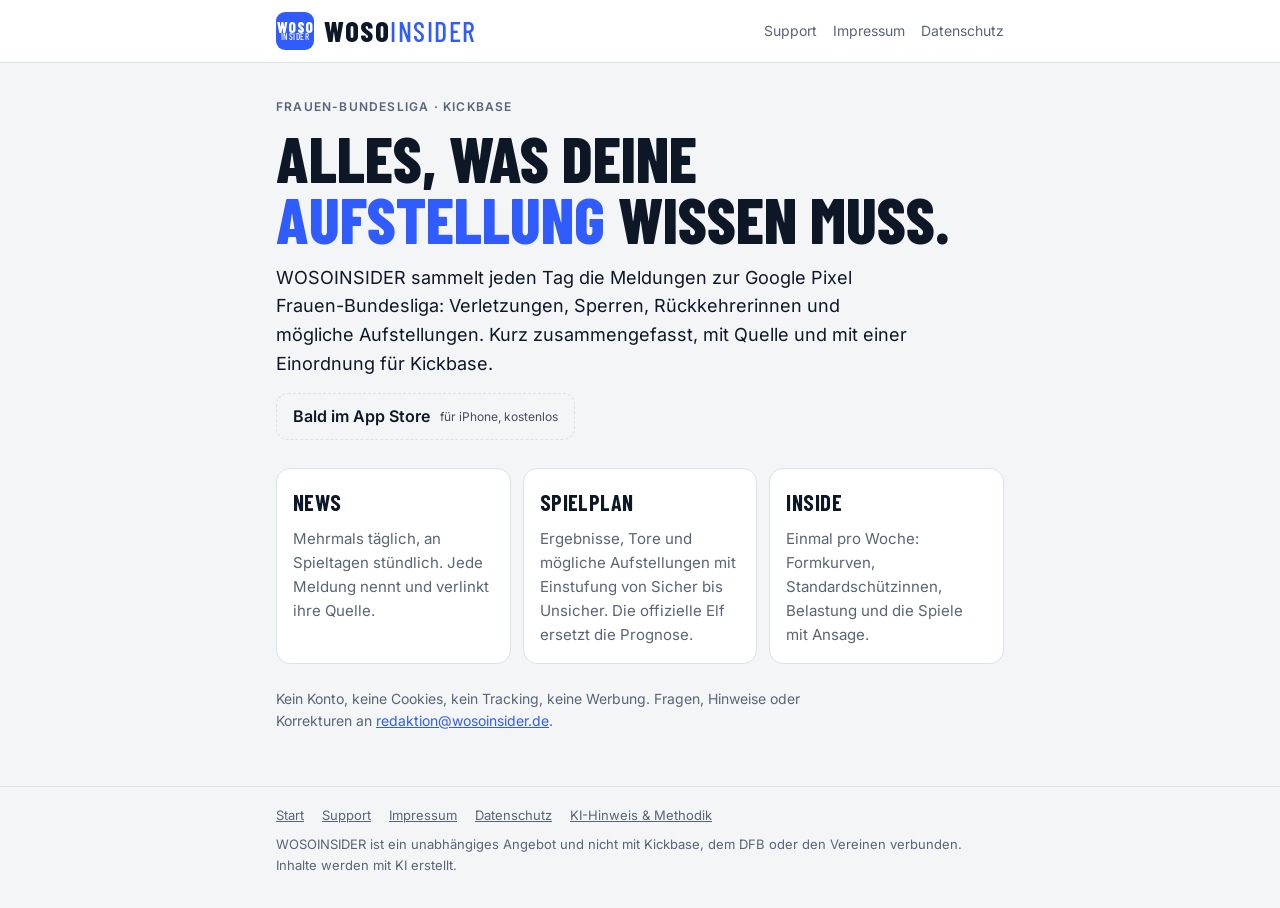
==== index.html @ 34cc659d "Webseite wosoinsider.de: Start, Support, Impressum, Datenschutz, KI-Hinweis Co-Authored-By: Claude O" ====
<!doctype html>
<html lang="de">
<head>
<meta charset="utf-8">
<meta name="viewport" content="width=device-width,initial-scale=1">
<title>WOSOINSIDER</title>
<meta name="description" content="News, mögliche Aufstellungen und Analysen zur Frauen-Bundesliga für Kickbase.">
<link rel="icon" href="/favicon.svg" type="image/svg+xml">
<link rel="apple-touch-icon" href="/apple-touch-icon.png">
<style>
@font-face{font-family:'Barlow Condensed';font-weight:500;font-display:swap;src:url(/fonts/barlow-condensed-500-latin-ext.woff2) format('woff2');unicode-range:U+0100-02BA,U+02BD-02C5,U+02C7-02CC,U+02CE-02D7,U+02DD-02FF,U+0304,U+0308,U+0329,U+1D00-1DBF,U+1E00-1E9F,U+1EF2-1EFF,U+2020,U+20A0-20AB,U+20AD-20C4,U+2113,U+2C60-2C7F,U+A720-A7FF}
@font-face{font-family:'Barlow Condensed';font-weight:500;font-display:swap;src:url(/fonts/barlow-condensed-500-latin.woff2) format('woff2');unicode-range:U+0000-00FF,U+0131,U+0152-0153,U+02BB-02BC,U+02C6,U+02DA,U+02DC,U+0304,U+0308,U+0329,U+2000-206F,U+20AC,U+2122,U+2191,U+2193,U+2212,U+2215,U+FEFF,U+FFFD}
@font-face{font-family:'Barlow Condensed';font-weight:700;font-display:swap;src:url(/fonts/barlow-condensed-latin-ext-2.woff2) format('woff2');unicode-range:U+0100-02BA,U+02BD-02C5,U+02C7-02CC,U+02CE-02D7,U+02DD-02FF,U+0304,U+0308,U+0329,U+1D00-1DBF,U+1E00-1E9F,U+1EF2-1EFF,U+2020,U+20A0-20AB,U+20AD-20C4,U+2113,U+2C60-2C7F,U+A720-A7FF}
@font-face{font-family:'Barlow Condensed';font-weight:700;font-display:swap;src:url(/fonts/barlow-condensed-latin-3.woff2) format('woff2');unicode-range:U+0000-00FF,U+0131,U+0152-0153,U+02BB-02BC,U+02C6,U+02DA,U+02DC,U+0304,U+0308,U+0329,U+2000-206F,U+20AC,U+2122,U+2191,U+2193,U+2212,U+2215,U+FEFF,U+FFFD}
@font-face{font-family:'Barlow Condensed';font-weight:800;font-display:swap;src:url(/fonts/barlow-condensed-latin-ext-4.woff2) format('woff2');unicode-range:U+0100-02BA,U+02BD-02C5,U+02C7-02CC,U+02CE-02D7,U+02DD-02FF,U+0304,U+0308,U+0329,U+1D00-1DBF,U+1E00-1E9F,U+1EF2-1EFF,U+2020,U+20A0-20AB,U+20AD-20C4,U+2113,U+2C60-2C7F,U+A720-A7FF}
@font-face{font-family:'Barlow Condensed';font-weight:800;font-display:swap;src:url(/fonts/barlow-condensed-latin-5.woff2) format('woff2');unicode-range:U+0000-00FF,U+0131,U+0152-0153,U+02BB-02BC,U+02C6,U+02DA,U+02DC,U+0304,U+0308,U+0329,U+2000-206F,U+20AC,U+2122,U+2191,U+2193,U+2212,U+2215,U+FEFF,U+FFFD}
@font-face{font-family:'Inter';font-weight:400 700;font-display:swap;src:url(/fonts/inter-latin-ext.woff2) format('woff2');unicode-range:U+0100-02BA,U+02BD-02C5,U+02C7-02CC,U+02CE-02D7,U+02DD-02FF,U+0304,U+0308,U+0329,U+1D00-1DBF,U+1E00-1E9F,U+1EF2-1EFF,U+2020,U+20A0-20AB,U+20AD-20C4,U+2113,U+2C60-2C7F,U+A720-A7FF}
@font-face{font-family:'Inter';font-weight:400 700;font-display:swap;src:url(/fonts/inter-latin.woff2) format('woff2');unicode-range:U+0000-00FF,U+0131,U+0152-0153,U+02BB-02BC,U+02C6,U+02DA,U+02DC,U+0304,U+0308,U+0329,U+2000-206F,U+20AC,U+2122,U+2191,U+2193,U+2212,U+2215,U+FEFF,U+FFFD}
:root{--bg:#F4F5F7;--card:#fff;--ink:#0E1726;--muted:#596476;--line:#DCE1EA;--soft:#EEF1F6;--accent:#2F5BFF;--brand:#2F5BFF;
--d:"Barlow Condensed","Arial Narrow",Arial,sans-serif;--b:"Inter",system-ui,-apple-system,"Segoe UI",sans-serif;color-scheme:light}
@media (prefers-color-scheme:dark){:root{--bg:#0E1726;--card:#16223A;--ink:#F4F5F7;--muted:#A9B4C6;--line:#2A3954;--soft:#1C2A45;--accent:#6E9BFF;color-scheme:dark}}
*{box-sizing:border-box}
body{margin:0;background:var(--bg);color:var(--ink);font:16px/1.6 var(--b)}
a{color:var(--accent)}
.wrap{max-width:760px;margin:0 auto;padding:0 16px}
header{background:var(--card);border-bottom:1px solid var(--line)}
header .wrap{display:flex;align-items:center;justify-content:space-between;gap:12px;padding-block:12px;flex-wrap:wrap}
.brand{display:flex;align-items:center;gap:10px;text-decoration:none;color:var(--ink);font-family:var(--d);text-transform:uppercase;line-height:.82}
.tile{width:38px;height:38px;border-radius:9px;background:var(--brand);color:#fff;display:flex;flex-direction:column;align-items:center;justify-content:center;flex:none}
.tile b{font-weight:800;font-size:15px;letter-spacing:.5px}.tile i{font-style:normal;font-weight:500;font-size:9px;letter-spacing:.5px}
.word{font-size:28px;letter-spacing:1.5px}.word b{font-weight:800}.word i{font-style:normal;font-weight:500;color:var(--accent)}
nav.top{display:flex;gap:16px;font-size:14px}nav.top a{color:var(--muted);text-decoration:none}nav.top a:hover,nav.top a[aria-current]{color:var(--ink)}
main.wrap{padding-block:28px 40px}
.hero{display:grid;gap:14px;padding:8px 0 20px}
.kicker{font:600 12px var(--b);letter-spacing:.1em;text-transform:uppercase;color:var(--muted)}
.hero h1{font-family:var(--d);font-weight:800;font-size:clamp(40px,9vw,64px);line-height:.95;margin:0;text-transform:uppercase;text-wrap:balance}
.hero h1 span{color:var(--accent)}
.lead{font-size:18px;max-width:58ch;margin:0}
.store{display:inline-flex;align-items:center;gap:10px;justify-self:start;background:var(--ink);color:var(--bg);border-radius:12px;padding:10px 16px;text-decoration:none;font-weight:600}
.store small{display:block;font-weight:400;font-size:12px;opacity:.75}
.store.soon{background:transparent;color:var(--ink);border:1.5px dashed var(--line)}
.feat{display:grid;gap:12px;margin:8px 0 24px}
@media (min-width:640px){.feat{grid-template-columns:repeat(3,1fr)}}
.card{background:var(--card);border:1px solid var(--line);border-radius:14px;padding:16px;display:grid;gap:6px;align-content:start}
.card h2{font-family:var(--d);font-weight:700;font-size:22px;text-transform:uppercase;letter-spacing:.02em;margin:0}
.card p{margin:0;font-size:15px;color:var(--muted)}
.note{font-size:14px;color:var(--muted);max-width:65ch}
.doc{background:var(--card);border:1px solid var(--line);border-radius:14px;padding:20px;display:grid;gap:14px}
.doc h1{font-family:var(--d);font-weight:800;font-size:40px;line-height:1;margin:0;text-transform:uppercase}
.doc h2{font-family:var(--d);font-weight:700;font-size:20px;letter-spacing:.02em;text-transform:uppercase;margin:8px 0 -6px}
.doc p,.doc ul{margin:0;max-width:68ch}.doc ul{padding-left:20px;display:grid;gap:4px}
.doc address{font-style:normal}
.mailbox{display:flex;flex-wrap:wrap;align-items:center;gap:10px 16px;background:var(--soft);border-radius:12px;padding:14px 16px}
.mailbox a{font-weight:600;font-size:18px;overflow-wrap:anywhere}
details{border-top:1px solid var(--line);padding:10px 0}details:last-of-type{border-bottom:1px solid var(--line)}
summary{cursor:pointer;font-weight:600}details p{margin:8px 0 0}
footer{border-top:1px solid var(--line);color:var(--muted);font-size:13px}
footer .wrap{display:grid;gap:8px;padding-block:18px 32px}
footer nav{display:flex;flex-wrap:wrap;gap:4px 18px}footer nav a{color:var(--muted)}
:focus-visible{outline:2px solid var(--accent);outline-offset:2px}
</style>
</head>
<body>
<header><div class="wrap"><a class="brand" href="/" aria-label="WOSOINSIDER Startseite"><span class="tile" aria-hidden="true"><b>WOSO</b><i>INSIDER</i></span><span class="word" aria-hidden="true"><b>WOSO</b><i>INSIDER</i></span></a><nav class="top" aria-label="Hauptmenü"><a href="/support/">Support</a><a href="/impressum/">Impressum</a><a href="/datenschutz/">Datenschutz</a></nav></div></header>
<main class="wrap">
<section class="hero">
  <span class="kicker">Frauen-Bundesliga · Kickbase</span>
  <h1>Alles, was deine <span>Aufstellung</span> wissen muss.</h1>
  <p class="lead">WOSOINSIDER sammelt jeden Tag die Meldungen zur Google Pixel Frauen-Bundesliga: Verletzungen, Sperren, Rückkehrerinnen und mögliche Aufstellungen. Kurz zusammengefasst, mit Quelle und mit einer Einordnung für Kickbase.</p>
  <span class="store soon" aria-label="Die iOS-App erscheint bald im App Store">Bald im App Store<small>für iPhone, kostenlos</small></span>
</section>
<section class="feat" aria-label="Was die App bietet">
  <div class="card"><h2>News</h2><p>Mehrmals täglich, an Spieltagen stündlich. Jede Meldung nennt und verlinkt ihre Quelle.</p></div>
  <div class="card"><h2>Spielplan</h2><p>Ergebnisse, Tore und mögliche Aufstellungen mit Einstufung von Sicher bis Unsicher. Die offizielle Elf ersetzt die Prognose.</p></div>
  <div class="card"><h2>Inside</h2><p>Einmal pro Woche: Formkurven, Standardschützinnen, Belastung und die Spiele mit Ansage.</p></div>
</section>
<p class="note">Kein Konto, keine Cookies, kein Tracking, keine Werbung. Fragen, Hinweise oder Korrekturen an <a href="mailto:redaktion@wosoinsider.de">redaktion@wosoinsider.de</a>.</p>
</main>
<footer><div class="wrap"><nav aria-label="Rechtliches"><a href="/">Start</a><a href="/support/">Support</a><a href="/impressum/">Impressum</a><a href="/datenschutz/">Datenschutz</a><a href="/ki-hinweis/">KI-Hinweis &amp; Methodik</a></nav>
<span>WOSOINSIDER ist ein unabhängiges Angebot und nicht mit Kickbase, dem DFB oder den Vereinen verbunden. Inhalte werden mit KI erstellt.</span></div></footer>
</body>
</html>
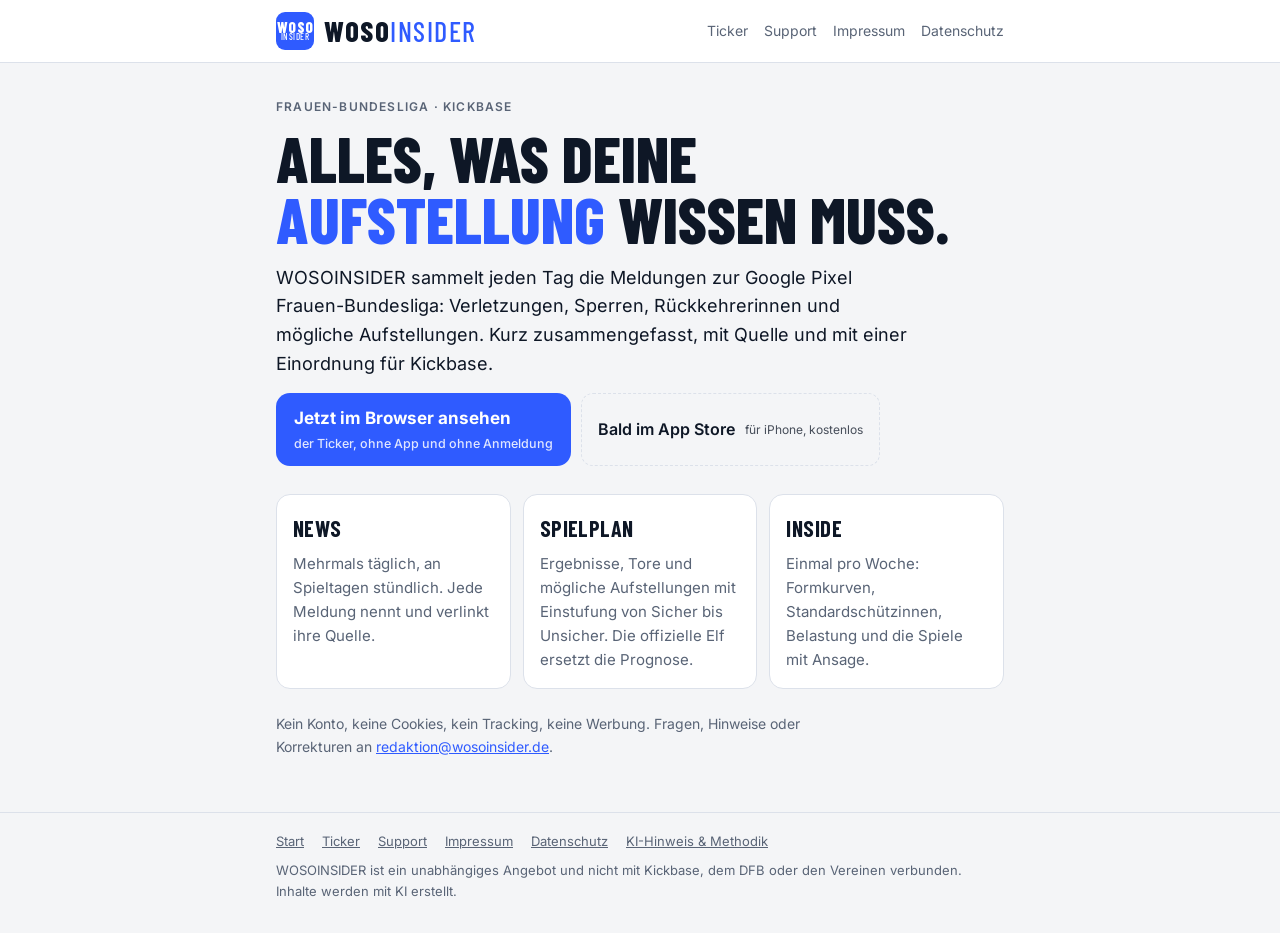
==== commit c855a1f2: "Startseite: Link zum Ticker; Ticker: Position im Hauptsystem, Logos zum Kader, Karten einheitlich Co" ====
--- a/index.html
+++ b/index.html
@@ -35,6 +35,9 @@
 .kicker{font:600 12px var(--b);letter-spacing:.1em;text-transform:uppercase;color:var(--muted)}
 .hero h1{font-family:var(--d);font-weight:800;font-size:clamp(40px,9vw,64px);line-height:.95;margin:0;text-transform:uppercase;text-wrap:balance}
 .hero h1 span{color:var(--accent)}
+.cta{display:flex;flex-wrap:wrap;gap:10px;align-items:stretch}
+.live{display:inline-grid;gap:2px;justify-self:start;background:var(--brand);color:#fff;text-decoration:none;font-weight:700;font-size:17px;padding:12px 18px;border-radius:14px}
+.live small{font-weight:500;font-size:12.5px;opacity:.85}.live:hover{filter:brightness(1.08)}
 .lead{font-size:18px;max-width:58ch;margin:0}
 .store{display:inline-flex;align-items:center;gap:10px;justify-self:start;background:var(--ink);color:var(--bg);border-radius:12px;padding:10px 16px;text-decoration:none;font-weight:600}
 .store small{display:block;font-weight:400;font-size:12px;opacity:.75}
@@ -59,15 +62,42 @@
 footer nav{display:flex;flex-wrap:wrap;gap:4px 18px}footer nav a{color:var(--muted)}
 :focus-visible{outline:2px solid var(--accent);outline-offset:2px}
 </style>
+<script>
+// Reichweitenmessung mit GoatCounter (ohne Cookies, ohne Skript von Dritten, ohne Gerätespeicher).
+// Sendet nur Pfad, Titel, Referrer und Kampagnen-Parameter (z. B. ?utm_source=instagram) als Zählpixel.
+// Zählt nur auf wosoinsider.de, nicht im Artifact, lokal oder in Vorschauen.
+(function () {
+  var GC = "https://wosoinsider.goatcounter.com/count";
+  if (!/(^|\.)wosoinsider\.de$/.test(location.hostname)) { window.wiZaehl = function () {}; return; }
+  // Eigene Aufrufe über ein Lesezeichen mit ?intern: werden getrennt unter intern/... gezählt.
+  var INTERN = /[?&]intern(=|&|$)/.test(location.search);
+  function z(p, t, ev) {
+    if (INTERN) { p = "intern/" + String(p).replace(/^\//, ""); t = "[intern] " + (t || ""); ev = true; }
+    var q = "p=" + encodeURIComponent(p);
+    if (t) q += "&t=" + encodeURIComponent(t);
+    if (ev) q += "&e=true";
+    else {
+      if (document.referrer) q += "&r=" + encodeURIComponent(document.referrer);
+      if (location.search) q += "&q=" + encodeURIComponent(location.search);
+    }
+    q += "&rnd=" + Math.random().toString(36).slice(2);
+    try { new Image().src = GC + "?" + q; } catch (e) {}
+  }
+  window.wiZaehl = z;
+  function seite() { z(location.pathname, document.title, false); }
+  document.readyState === "loading" ? document.addEventListener("DOMContentLoaded", seite) : seite();
+})();
+</script>
 </head>
 <body>
-<header><div class="wrap"><a class="brand" href="/" aria-label="WOSOINSIDER Startseite"><span class="tile" aria-hidden="true"><b>WOSO</b><i>INSIDER</i></span><span class="word" aria-hidden="true"><b>WOSO</b><i>INSIDER</i></span></a><nav class="top" aria-label="Hauptmenü"><a href="/support/">Support</a><a href="/impressum/">Impressum</a><a href="/datenschutz/">Datenschutz</a></nav></div></header>
+<header><div class="wrap"><a class="brand" href="/" aria-label="WOSOINSIDER Startseite"><span class="tile" aria-hidden="true"><b>WOSO</b><i>INSIDER</i></span><span class="word" aria-hidden="true"><b>WOSO</b><i>INSIDER</i></span></a><nav class="top" aria-label="Hauptmenü"><a href="/ticker/">Ticker</a><a href="/support/">Support</a><a href="/impressum/">Impressum</a><a href="/datenschutz/">Datenschutz</a></nav></div></header>
 <main class="wrap">
 <section class="hero">
   <span class="kicker">Frauen-Bundesliga · Kickbase</span>
   <h1>Alles, was deine <span>Aufstellung</span> wissen muss.</h1>
   <p class="lead">WOSOINSIDER sammelt jeden Tag die Meldungen zur Google Pixel Frauen-Bundesliga: Verletzungen, Sperren, Rückkehrerinnen und mögliche Aufstellungen. Kurz zusammengefasst, mit Quelle und mit einer Einordnung für Kickbase.</p>
-  <span class="store soon" aria-label="Die iOS-App erscheint bald im App Store">Bald im App Store<small>für iPhone, kostenlos</small></span>
+  <div class="cta"><a class="live" href="/ticker/">Jetzt im Browser ansehen<small>der Ticker, ohne App und ohne Anmeldung</small></a>
+  <span class="store soon" aria-label="Die iOS-App erscheint bald im App Store">Bald im App Store<small>für iPhone, kostenlos</small></span></div>
 </section>
 <section class="feat" aria-label="Was die App bietet">
   <div class="card"><h2>News</h2><p>Mehrmals täglich, an Spieltagen stündlich. Jede Meldung nennt und verlinkt ihre Quelle.</p></div>
@@ -76,7 +106,7 @@
 </section>
 <p class="note">Kein Konto, keine Cookies, kein Tracking, keine Werbung. Fragen, Hinweise oder Korrekturen an <a href="mailto:redaktion@wosoinsider.de">redaktion@wosoinsider.de</a>.</p>
 </main>
-<footer><div class="wrap"><nav aria-label="Rechtliches"><a href="/">Start</a><a href="/support/">Support</a><a href="/impressum/">Impressum</a><a href="/datenschutz/">Datenschutz</a><a href="/ki-hinweis/">KI-Hinweis &amp; Methodik</a></nav>
+<footer><div class="wrap"><nav aria-label="Rechtliches"><a href="/">Start</a><a href="/ticker/">Ticker</a><a href="/support/">Support</a><a href="/impressum/">Impressum</a><a href="/datenschutz/">Datenschutz</a><a href="/ki-hinweis/">KI-Hinweis &amp; Methodik</a></nav>
 <span>WOSOINSIDER ist ein unabhängiges Angebot und nicht mit Kickbase, dem DFB oder den Vereinen verbunden. Inhalte werden mit KI erstellt.</span></div></footer>
 </body>
 </html>
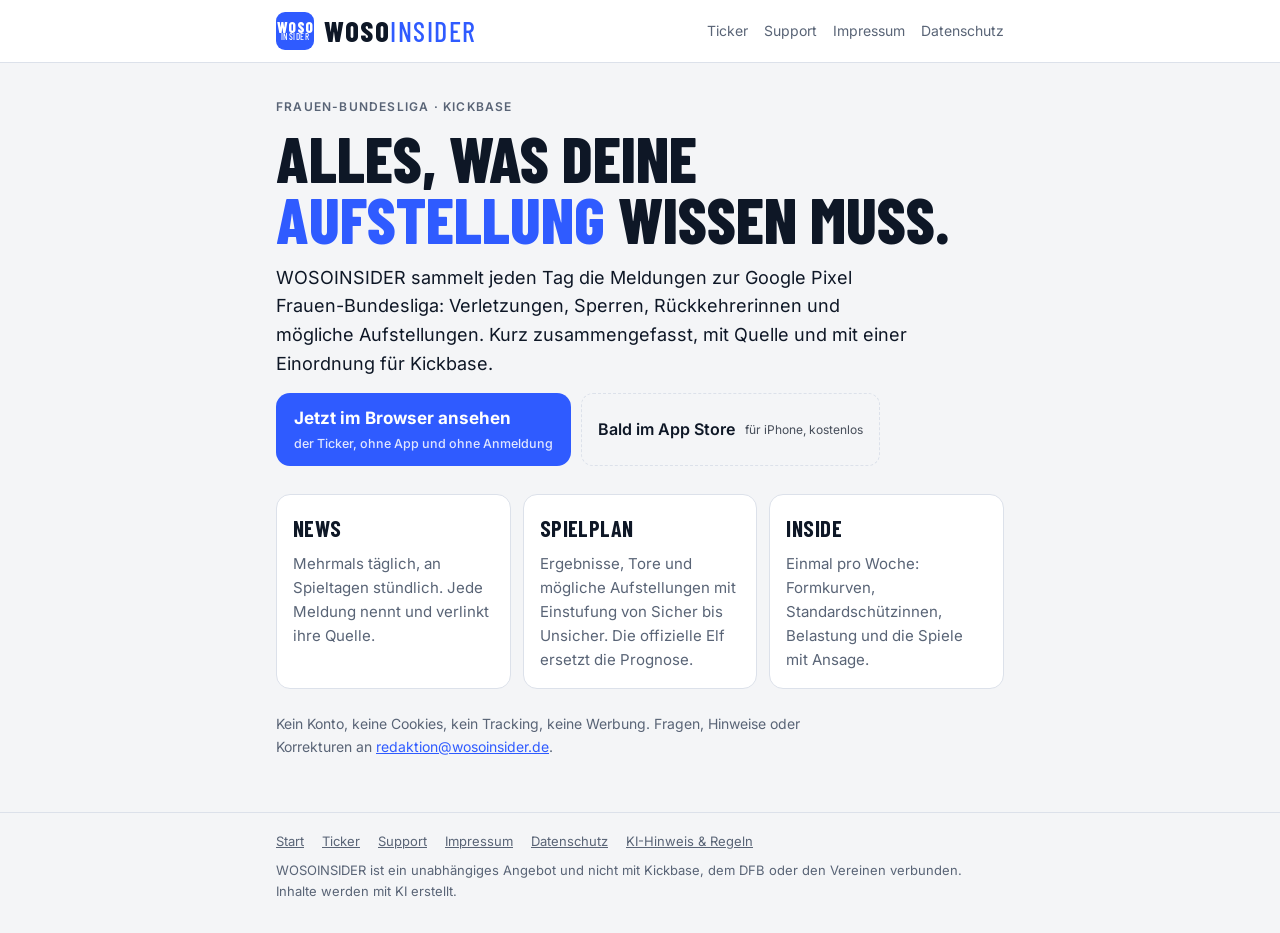
==== commit 4da4d89c: "Bildnachweise laden, Status-Verlauf beschriftet, einheitlich KI-Hinweis & Regeln, lesbare Vereinsnam" ====
--- a/index.html
+++ b/index.html
@@ -7,6 +7,17 @@
 <meta name="description" content="News, mögliche Aufstellungen und Analysen zur Frauen-Bundesliga für Kickbase.">
 <link rel="icon" href="/favicon.svg" type="image/svg+xml">
 <link rel="apple-touch-icon" href="/apple-touch-icon.png">
+<meta property="og:type" content="website">
+<meta property="og:site_name" content="WOSOINSIDER">
+<meta property="og:title" content="WOSOINSIDER">
+<meta property="og:description" content="News, mögliche Aufstellungen und Analysen zur Frauen-Bundesliga für Kickbase.">
+<meta property="og:url" content="https://wosoinsider.de/">
+<meta property="og:image" content="https://wosoinsider.de/og.png">
+<meta property="og:image:width" content="1200">
+<meta property="og:image:height" content="630">
+<meta property="og:image:alt" content="WOSOINSIDER: Alles, was deine Aufstellung wissen muss.">
+<meta name="twitter:card" content="summary_large_image">
+<meta name="twitter:image" content="https://wosoinsider.de/og.png">
 <style>
 @font-face{font-family:'Barlow Condensed';font-weight:500;font-display:swap;src:url(/fonts/barlow-condensed-500-latin-ext.woff2) format('woff2');unicode-range:U+0100-02BA,U+02BD-02C5,U+02C7-02CC,U+02CE-02D7,U+02DD-02FF,U+0304,U+0308,U+0329,U+1D00-1DBF,U+1E00-1E9F,U+1EF2-1EFF,U+2020,U+20A0-20AB,U+20AD-20C4,U+2113,U+2C60-2C7F,U+A720-A7FF}
 @font-face{font-family:'Barlow Condensed';font-weight:500;font-display:swap;src:url(/fonts/barlow-condensed-500-latin.woff2) format('woff2');unicode-range:U+0000-00FF,U+0131,U+0152-0153,U+02BB-02BC,U+02C6,U+02DA,U+02DC,U+0304,U+0308,U+0329,U+2000-206F,U+20AC,U+2122,U+2191,U+2193,U+2212,U+2215,U+FEFF,U+FFFD}
@@ -106,7 +117,7 @@
 </section>
 <p class="note">Kein Konto, keine Cookies, kein Tracking, keine Werbung. Fragen, Hinweise oder Korrekturen an <a href="mailto:redaktion@wosoinsider.de">redaktion@wosoinsider.de</a>.</p>
 </main>
-<footer><div class="wrap"><nav aria-label="Rechtliches"><a href="/">Start</a><a href="/ticker/">Ticker</a><a href="/support/">Support</a><a href="/impressum/">Impressum</a><a href="/datenschutz/">Datenschutz</a><a href="/ki-hinweis/">KI-Hinweis &amp; Methodik</a></nav>
+<footer><div class="wrap"><nav aria-label="Rechtliches"><a href="/">Start</a><a href="/ticker/">Ticker</a><a href="/support/">Support</a><a href="/impressum/">Impressum</a><a href="/datenschutz/">Datenschutz</a><a href="/ki-hinweis/">KI-Hinweis &amp; Regeln</a></nav>
 <span>WOSOINSIDER ist ein unabhängiges Angebot und nicht mit Kickbase, dem DFB oder den Vereinen verbunden. Inhalte werden mit KI erstellt.</span></div></footer>
 </body>
 </html>
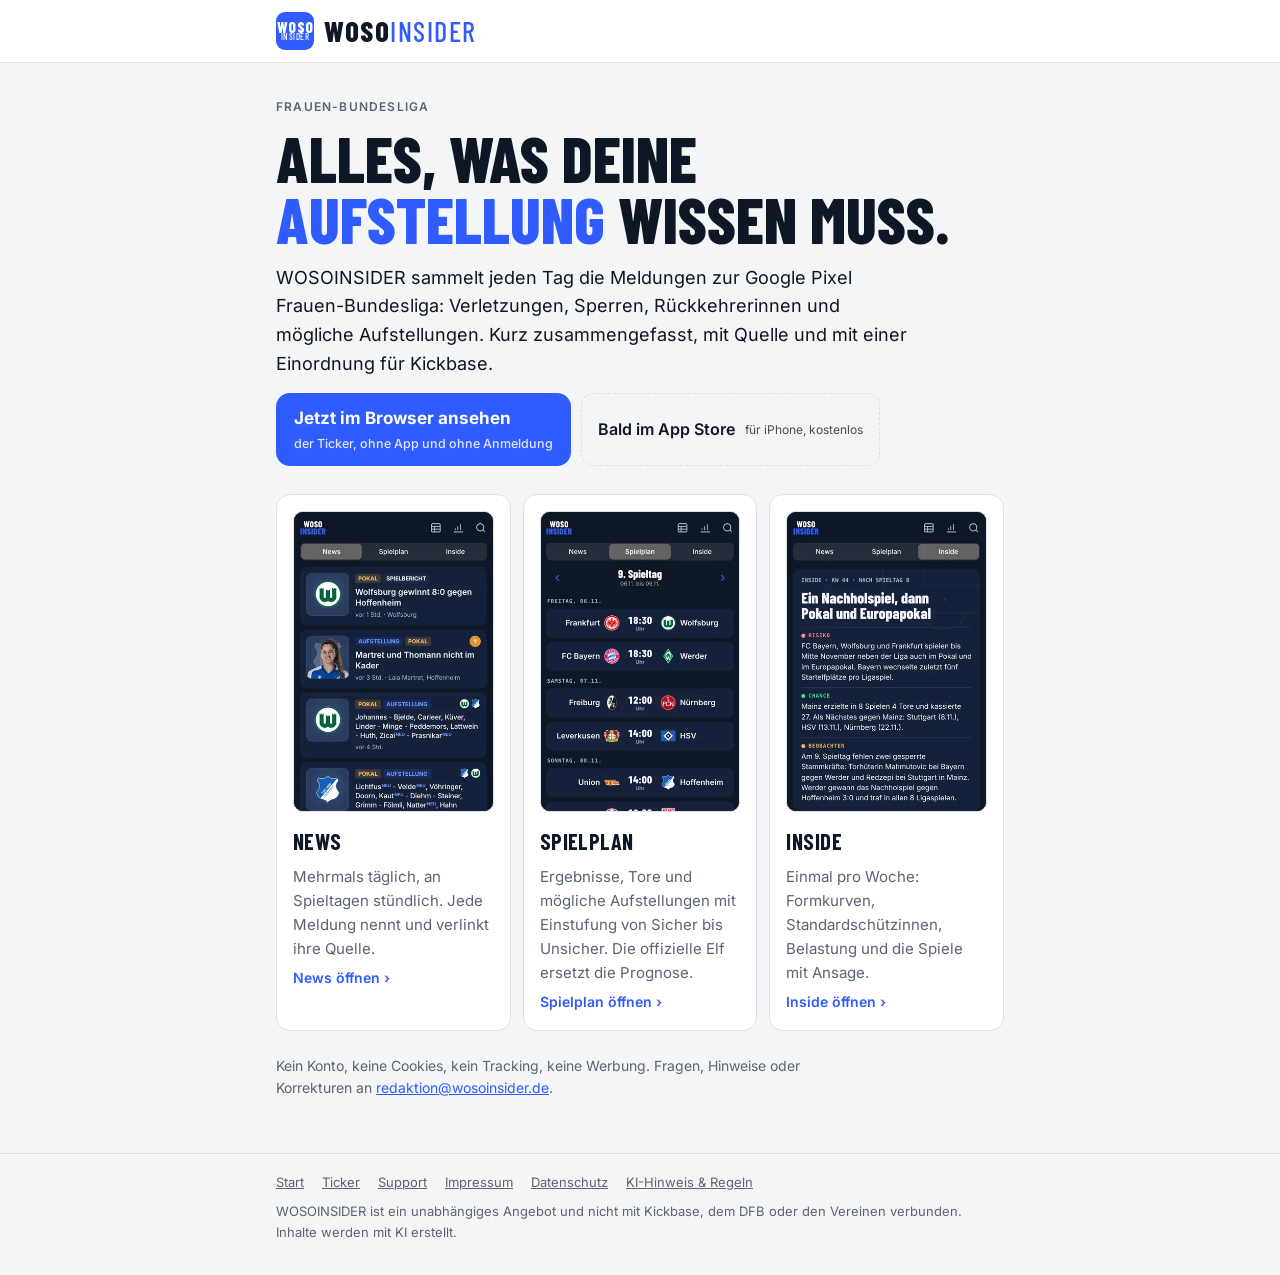
==== commit 7e4b6fe6: "Startseite: Kopfzeile nur Logo, Kicker ohne Kickbase, Karten verlinkt mit Screenshots Menü (Ticker, " ====
--- a/index.html
+++ b/index.html
@@ -5,8 +5,6 @@
 <meta name="viewport" content="width=device-width,initial-scale=1">
 <title>WOSOINSIDER</title>
 <meta name="description" content="News, mögliche Aufstellungen und Analysen zur Frauen-Bundesliga für Kickbase.">
-<link rel="icon" href="/favicon.svg" type="image/svg+xml">
-<link rel="apple-touch-icon" href="/apple-touch-icon.png">
 <meta property="og:type" content="website">
 <meta property="og:site_name" content="WOSOINSIDER">
 <meta property="og:title" content="WOSOINSIDER">
@@ -18,6 +16,8 @@
 <meta property="og:image:alt" content="WOSOINSIDER: Alles, was deine Aufstellung wissen muss.">
 <meta name="twitter:card" content="summary_large_image">
 <meta name="twitter:image" content="https://wosoinsider.de/og.png">
+<link rel="icon" href="/favicon.svg" type="image/svg+xml">
+<link rel="apple-touch-icon" href="/apple-touch-icon.png">
 <style>
 @font-face{font-family:'Barlow Condensed';font-weight:500;font-display:swap;src:url(/fonts/barlow-condensed-500-latin-ext.woff2) format('woff2');unicode-range:U+0100-02BA,U+02BD-02C5,U+02C7-02CC,U+02CE-02D7,U+02DD-02FF,U+0304,U+0308,U+0329,U+1D00-1DBF,U+1E00-1E9F,U+1EF2-1EFF,U+2020,U+20A0-20AB,U+20AD-20C4,U+2113,U+2C60-2C7F,U+A720-A7FF}
 @font-face{font-family:'Barlow Condensed';font-weight:500;font-display:swap;src:url(/fonts/barlow-condensed-500-latin.woff2) format('woff2');unicode-range:U+0000-00FF,U+0131,U+0152-0153,U+02BB-02BC,U+02C6,U+02DA,U+02DC,U+0304,U+0308,U+0329,U+2000-206F,U+20AC,U+2122,U+2191,U+2193,U+2212,U+2215,U+FEFF,U+FFFD}
@@ -40,21 +40,26 @@
 .tile{width:38px;height:38px;border-radius:9px;background:var(--brand);color:#fff;display:flex;flex-direction:column;align-items:center;justify-content:center;flex:none}
 .tile b{font-weight:800;font-size:15px;letter-spacing:.5px}.tile i{font-style:normal;font-weight:500;font-size:9px;letter-spacing:.5px}
 .word{font-size:28px;letter-spacing:1.5px}.word b{font-weight:800}.word i{font-style:normal;font-weight:500;color:var(--accent)}
-nav.top{display:flex;gap:16px;font-size:14px}nav.top a{color:var(--muted);text-decoration:none}nav.top a:hover,nav.top a[aria-current]{color:var(--ink)}
 main.wrap{padding-block:28px 40px}
 .hero{display:grid;gap:14px;padding:8px 0 20px}
 .kicker{font:600 12px var(--b);letter-spacing:.1em;text-transform:uppercase;color:var(--muted)}
 .hero h1{font-family:var(--d);font-weight:800;font-size:clamp(40px,9vw,64px);line-height:.95;margin:0;text-transform:uppercase;text-wrap:balance}
 .hero h1 span{color:var(--accent)}
-.cta{display:flex;flex-wrap:wrap;gap:10px;align-items:stretch}
-.live{display:inline-grid;gap:2px;justify-self:start;background:var(--brand);color:#fff;text-decoration:none;font-weight:700;font-size:17px;padding:12px 18px;border-radius:14px}
-.live small{font-weight:500;font-size:12.5px;opacity:.85}.live:hover{filter:brightness(1.08)}
 .lead{font-size:18px;max-width:58ch;margin:0}
 .store{display:inline-flex;align-items:center;gap:10px;justify-self:start;background:var(--ink);color:var(--bg);border-radius:12px;padding:10px 16px;text-decoration:none;font-weight:600}
 .store small{display:block;font-weight:400;font-size:12px;opacity:.75}
 .store.soon{background:transparent;color:var(--ink);border:1.5px dashed var(--line)}
+.cta{display:flex;flex-wrap:wrap;gap:10px;align-items:stretch}
+.live{display:inline-grid;gap:2px;justify-self:start;background:var(--brand);color:#fff;text-decoration:none;font-weight:700;font-size:17px;padding:12px 18px;border-radius:14px}
+.live small{font-weight:500;font-size:12.5px;opacity:.85}.live:hover{filter:brightness(1.08)}
 .feat{display:grid;gap:12px;margin:8px 0 24px}
 @media (min-width:640px){.feat{grid-template-columns:repeat(3,1fr)}}
+a.card{text-decoration:none;color:inherit;grid-template-columns:110px 1fr;column-gap:14px;align-items:center;transition:border-color .15s,transform .15s}
+a.card:hover{border-color:var(--accent);transform:translateY(-2px)}
+.shot{grid-row:span 3;width:110px;aspect-ratio:2/3;border-radius:10px;overflow:hidden;background:#0E1726;border:1px solid var(--line)}
+.shot img{display:block;width:100%;height:100%;object-fit:cover;object-position:top}
+.more{font-size:14px;font-weight:600;color:var(--accent)}
+@media (min-width:640px){a.card{grid-template-columns:1fr;align-items:start}.shot{grid-row:auto;width:100%;margin-bottom:6px}}
 .card{background:var(--card);border:1px solid var(--line);border-radius:14px;padding:16px;display:grid;gap:6px;align-content:start}
 .card h2{font-family:var(--d);font-weight:700;font-size:22px;text-transform:uppercase;letter-spacing:.02em;margin:0}
 .card p{margin:0;font-size:15px;color:var(--muted)}
@@ -101,19 +106,19 @@
 </script>
 </head>
 <body>
-<header><div class="wrap"><a class="brand" href="/" aria-label="WOSOINSIDER Startseite"><span class="tile" aria-hidden="true"><b>WOSO</b><i>INSIDER</i></span><span class="word" aria-hidden="true"><b>WOSO</b><i>INSIDER</i></span></a><nav class="top" aria-label="Hauptmenü"><a href="/ticker/">Ticker</a><a href="/support/">Support</a><a href="/impressum/">Impressum</a><a href="/datenschutz/">Datenschutz</a></nav></div></header>
+<header><div class="wrap"><a class="brand" href="/" aria-label="WOSOINSIDER Startseite"><span class="tile" aria-hidden="true"><b>WOSO</b><i>INSIDER</i></span><span class="word" aria-hidden="true"><b>WOSO</b><i>INSIDER</i></span></a></div></header>
 <main class="wrap">
 <section class="hero">
-  <span class="kicker">Frauen-Bundesliga · Kickbase</span>
+  <span class="kicker">Frauen-Bundesliga</span>
   <h1>Alles, was deine <span>Aufstellung</span> wissen muss.</h1>
   <p class="lead">WOSOINSIDER sammelt jeden Tag die Meldungen zur Google Pixel Frauen-Bundesliga: Verletzungen, Sperren, Rückkehrerinnen und mögliche Aufstellungen. Kurz zusammengefasst, mit Quelle und mit einer Einordnung für Kickbase.</p>
   <div class="cta"><a class="live" href="/ticker/">Jetzt im Browser ansehen<small>der Ticker, ohne App und ohne Anmeldung</small></a>
   <span class="store soon" aria-label="Die iOS-App erscheint bald im App Store">Bald im App Store<small>für iPhone, kostenlos</small></span></div>
 </section>
 <section class="feat" aria-label="Was die App bietet">
-  <div class="card"><h2>News</h2><p>Mehrmals täglich, an Spieltagen stündlich. Jede Meldung nennt und verlinkt ihre Quelle.</p></div>
-  <div class="card"><h2>Spielplan</h2><p>Ergebnisse, Tore und mögliche Aufstellungen mit Einstufung von Sicher bis Unsicher. Die offizielle Elf ersetzt die Prognose.</p></div>
-  <div class="card"><h2>Inside</h2><p>Einmal pro Woche: Formkurven, Standardschützinnen, Belastung und die Spiele mit Ansage.</p></div>
+  <a class="card" href="/ticker/"><span class="shot"><img src="/bilder/news.webp" width="390" height="585" loading="lazy" alt="Ansicht News im Ticker: Meldungen mit Spielerinnenfoto, Vereinswappen und Kategorien"></span><h2>News</h2><p>Mehrmals täglich, an Spieltagen stündlich. Jede Meldung nennt und verlinkt ihre Quelle.</p><span class="more">News öffnen ›</span></a>
+  <a class="card" href="/ticker/#spielplan"><span class="shot"><img src="/bilder/spielplan.webp" width="390" height="585" loading="lazy" alt="Ansicht Spielplan im Ticker: Partien des Spieltags mit Anstoßzeiten"></span><h2>Spielplan</h2><p>Ergebnisse, Tore und mögliche Aufstellungen mit Einstufung von Sicher bis Unsicher. Die offizielle Elf ersetzt die Prognose.</p><span class="more">Spielplan öffnen ›</span></a>
+  <a class="card" href="/ticker/#inside"><span class="shot"><img src="/bilder/inside.webp" width="390" height="585" loading="lazy" alt="Ansicht Inside im Ticker: wöchentliche Ausgabe mit Risiko, Chance und Beobachten"></span><h2>Inside</h2><p>Einmal pro Woche: Formkurven, Standardschützinnen, Belastung und die Spiele mit Ansage.</p><span class="more">Inside öffnen ›</span></a>
 </section>
 <p class="note">Kein Konto, keine Cookies, kein Tracking, keine Werbung. Fragen, Hinweise oder Korrekturen an <a href="mailto:redaktion@wosoinsider.de">redaktion@wosoinsider.de</a>.</p>
 </main>
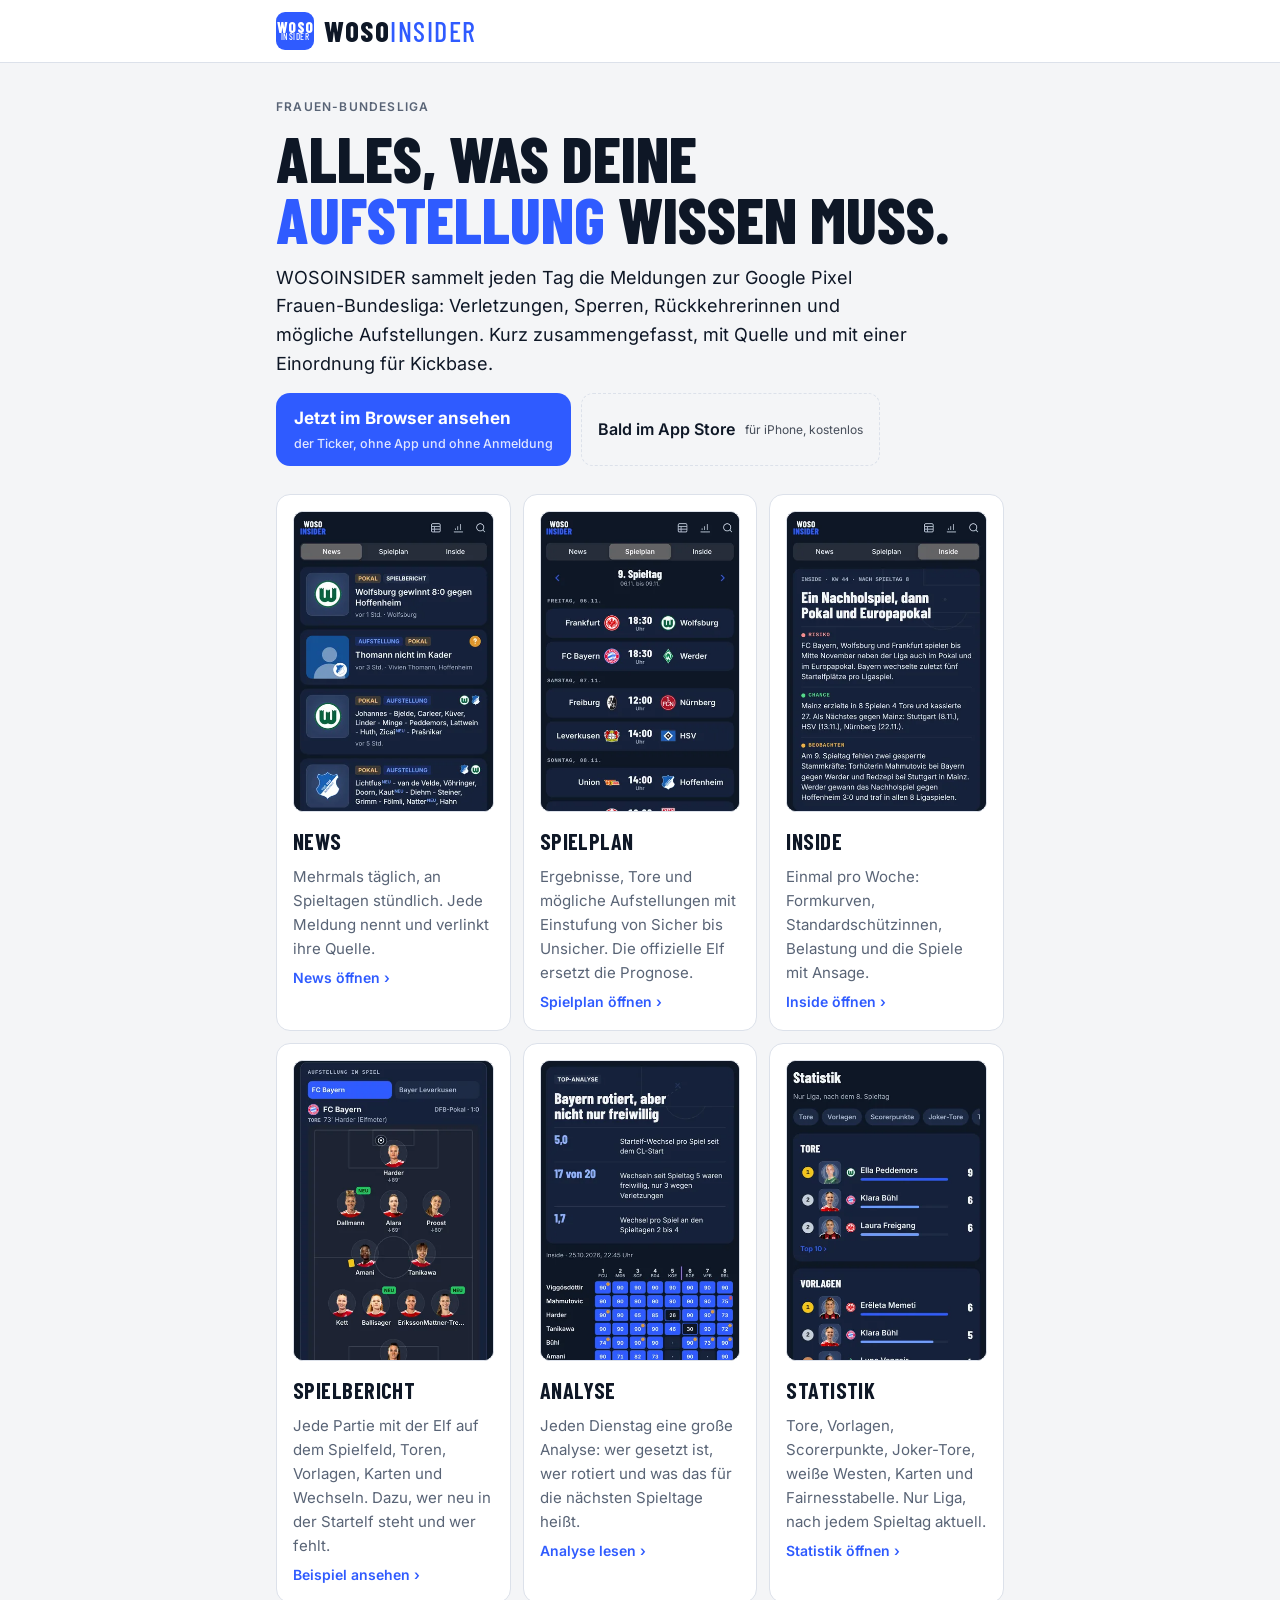
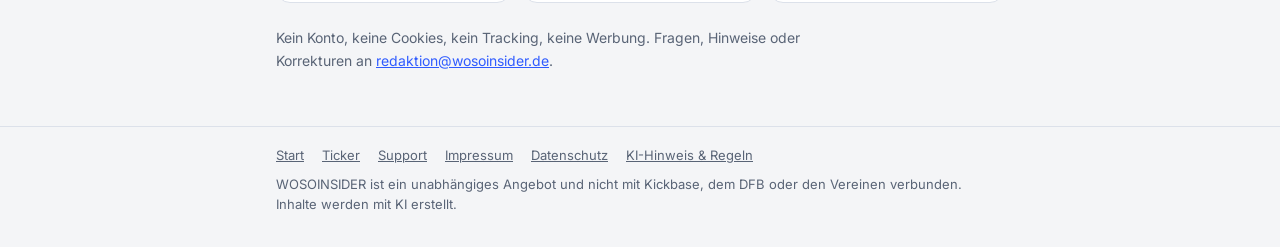
==== commit 1c9583e3: "Startseite: sechs Karten (Spielbericht, Analyse, Statistik ergänzt), Screenshots erneuert screens.py" ====
--- a/index.html
+++ b/index.html
@@ -119,6 +119,9 @@
   <a class="card" href="/ticker/"><span class="shot"><img src="/bilder/news.webp" width="390" height="585" loading="lazy" alt="Ansicht News im Ticker: Meldungen mit Spielerinnenfoto, Vereinswappen und Kategorien"></span><h2>News</h2><p>Mehrmals täglich, an Spieltagen stündlich. Jede Meldung nennt und verlinkt ihre Quelle.</p><span class="more">News öffnen ›</span></a>
   <a class="card" href="/ticker/#spielplan"><span class="shot"><img src="/bilder/spielplan.webp" width="390" height="585" loading="lazy" alt="Ansicht Spielplan im Ticker: Partien des Spieltags mit Anstoßzeiten"></span><h2>Spielplan</h2><p>Ergebnisse, Tore und mögliche Aufstellungen mit Einstufung von Sicher bis Unsicher. Die offizielle Elf ersetzt die Prognose.</p><span class="more">Spielplan öffnen ›</span></a>
   <a class="card" href="/ticker/#inside"><span class="shot"><img src="/bilder/inside.webp" width="390" height="585" loading="lazy" alt="Ansicht Inside im Ticker: wöchentliche Ausgabe mit Risiko, Chance und Beobachten"></span><h2>Inside</h2><p>Einmal pro Woche: Formkurven, Standardschützinnen, Belastung und die Spiele mit Ansage.</p><span class="more">Inside öffnen ›</span></a>
+  <a class="card" href="/ticker/#bayern-pokal-0111"><span class="shot"><img src="/bilder/partie.webp" width="390" height="585" loading="lazy" alt="Spielbericht FC Bayern gegen Bayer Leverkusen: Startelf auf dem Spielfeld mit Wechseln, Karten und Neuen"></span><h2>Spielbericht</h2><p>Jede Partie mit der Elf auf dem Spielfeld, Toren, Vorlagen, Karten und Wechseln. Dazu, wer neu in der Startelf steht und wer fehlt.</p><span class="more">Beispiel ansehen ›</span></a>
+  <a class="card" href="/ticker/#analyse"><span class="shot"><img src="/bilder/analyse.webp" width="390" height="585" loading="lazy" alt="Top-Analyse: Bayern rotiert, aber nicht nur freiwillig, mit Einsatzminuten je Spieltag"></span><h2>Analyse</h2><p>Jeden Dienstag eine große Analyse: wer gesetzt ist, wer rotiert und was das für die nächsten Spieltage heißt.</p><span class="more">Analyse lesen ›</span></a>
+  <a class="card" href="/ticker/#statistik"><span class="shot"><img src="/bilder/statistik.webp" width="390" height="585" loading="lazy" alt="Statistik: Torschützinnenliste mit Spielerinnenfotos"></span><h2>Statistik</h2><p>Tore, Vorlagen, Scorerpunkte, Joker-Tore, weiße Westen, Karten und Fairnesstabelle. Nur Liga, nach jedem Spieltag aktuell.</p><span class="more">Statistik öffnen ›</span></a>
 </section>
 <p class="note">Kein Konto, keine Cookies, kein Tracking, keine Werbung. Fragen, Hinweise oder Korrekturen an <a href="mailto:redaktion@wosoinsider.de">redaktion@wosoinsider.de</a>.</p>
 </main>
